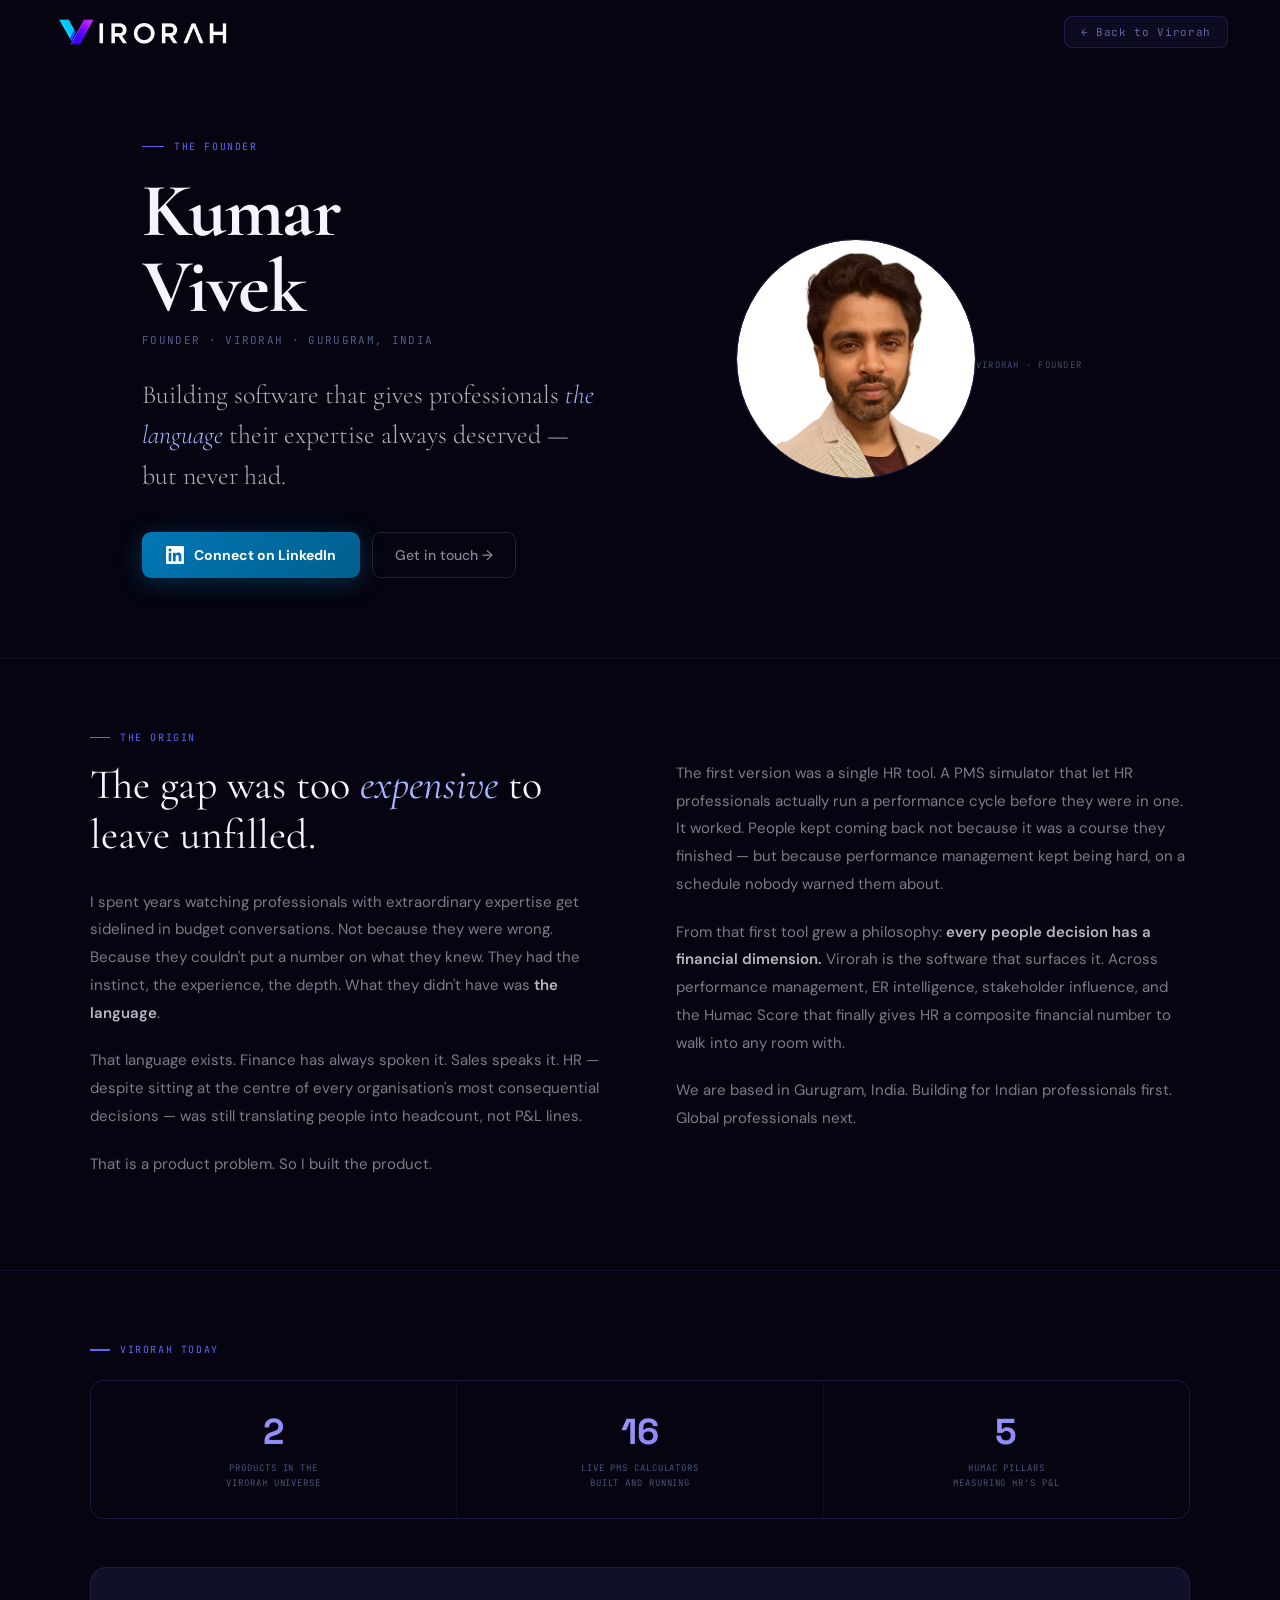
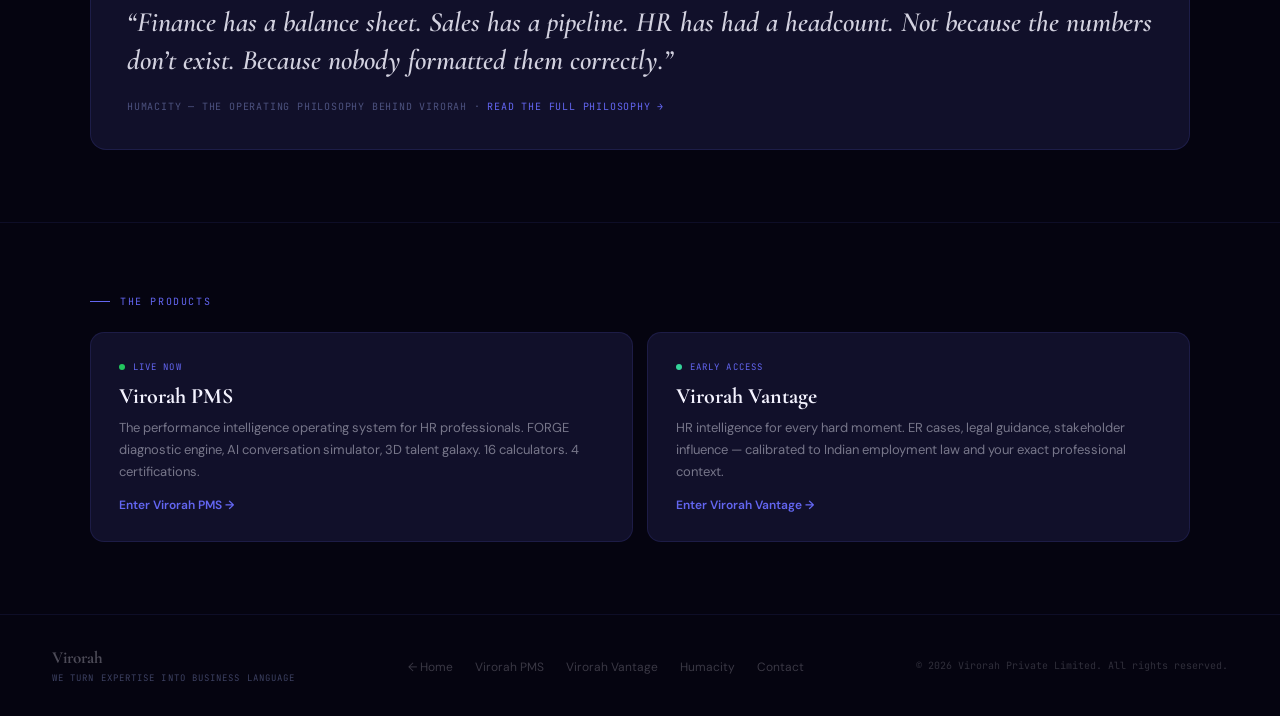
==== about.html @ d85f4c76 "Update about.html" ====
<!DOCTYPE html>
<html lang="en">
<head>
  <meta charset="UTF-8"/>
  <meta name="viewport" content="width=device-width,initial-scale=1"/>
  <title>About — Kumar Vivek & Virorah</title>
  <meta name="description" content="Kumar Vivek is the founder of Virorah, building software that turns professional expertise into the language of business."/>
  <link rel="apple-touch-icon" href="favicon.png"/>
  <link rel="icon" type="image/png" href="favicon.png"/>
  <link href="https://fonts.googleapis.com/css2?family=Cormorant+Garamond:ital,wght@0,300;0,400;0,700;1,300;1,400;1,700&family=DM+Sans:wght@300;400;500;600&family=JetBrains+Mono:wght@400;500&family=Space+Grotesk:wght@600;700&display=swap" rel="stylesheet"/>
  <!-- Google Analytics -->
  <script async src="https://www.googletagmanager.com/gtag/js?id=G-LX4C03K8LK"></script>
  <script>window.dataLayer=window.dataLayer||[];function gtag(){dataLayer.push(arguments);}gtag('js',new Date());gtag('config','G-LX4C03K8LK');</script>
  <style>
    *{box-sizing:border-box;margin:0;padding:0}
    html{scroll-behavior:smooth}
    :root{--bg:#050410;--card:#11102a;--purple:#6366f1;--violet:#7c3aed;--rose:#e879f9;--text:#f4f3ff;--muted:#a5b4fc;--border:rgba(99,102,241,.18);--dim:rgba(165,180,252,.28)}
    body{background:var(--bg);color:var(--text);font-family:'DM Sans',sans-serif;overflow-x:hidden}
    ::selection{background:rgba(99,102,241,.35)}
    ::-webkit-scrollbar{width:4px}::-webkit-scrollbar-thumb{background:linear-gradient(180deg,var(--purple),var(--violet));border-radius:2px}
    /* NAV */
    nav{position:fixed;top:0;left:0;right:0;z-index:200;padding:12px 52px;display:flex;align-items:center;justify-content:space-between;transition:background .4s,border-bottom .4s}
    nav.scrolled{background:rgba(5,4,16,.9);backdrop-filter:blur(20px);border-bottom:1px solid rgba(99,102,241,.12)}
    .nav-logo{display:flex;align-items:center;gap:10px;text-decoration:none}
    .nav-brand-name{font-family:'Space Grotesk',sans-serif;font-size:15px;font-weight:700;color:var(--text)}
    .nav-back{font-family:'JetBrains Mono',monospace;font-size:11px;letter-spacing:.06em;color:rgba(165,180,252,.55);text-decoration:none;background:rgba(99,102,241,.08);border:1px solid rgba(99,102,241,.2);padding:8px 16px;border-radius:8px;transition:all .2s}
    .nav-back:hover{color:#a5b4fc;background:rgba(99,102,241,.16)}
    @media(max-width:768px){nav{padding:16px 24px}}
    /* HERO */
    .hero{padding:140px 52px 80px;max-width:1100px;margin:0 auto;display:grid;grid-template-columns:1fr 1fr;gap:80px;align-items:center}
    @media(max-width:900px){.hero{grid-template-columns:1fr;padding:120px 24px 60px;gap:48px}}
    .hero-eyebrow{font-family:'JetBrains Mono',monospace;font-size:10px;letter-spacing:.16em;text-transform:uppercase;color:var(--purple);margin-bottom:20px;display:flex;align-items:center;gap:10px}
    .hero-eyebrow::before{content:'';width:22px;height:1.5px;background:var(--purple)}
    .hero-name{font-family:'Cormorant Garamond',serif;font-size:clamp(42px,6vw,76px);font-weight:700;line-height:1;letter-spacing:-.02em;color:var(--text);margin-bottom:8px}
    .hero-role{font-family:'JetBrains Mono',monospace;font-size:11px;letter-spacing:.12em;text-transform:uppercase;color:rgba(165,180,252,.5);margin-bottom:28px}
    .hero-stmt{font-family:'Cormorant Garamond',serif;font-size:clamp(18px,2.2vw,26px);font-weight:300;line-height:1.55;color:rgba(244,243,255,.72);margin-bottom:36px}
    .hero-stmt em{font-style:italic;color:var(--muted)}
    .cta-row{display:flex;gap:12px;flex-wrap:wrap}
    .btn-linkedin{display:inline-flex;align-items:center;gap:10px;padding:13px 24px;border-radius:9px;font-size:14px;font-weight:700;background:linear-gradient(135deg,#0077b5,#005f8e);color:#fff;text-decoration:none;box-shadow:0 4px 24px rgba(0,119,181,.35);transition:all .2s}
    .btn-linkedin:hover{transform:translateY(-2px);box-shadow:0 6px 32px rgba(0,119,181,.5)}
    .btn-back{display:inline-flex;align-items:center;gap:8px;padding:13px 22px;border-radius:9px;font-size:14px;font-weight:500;background:transparent;border:1px solid rgba(244,243,255,.12);color:rgba(244,243,255,.55);text-decoration:none;transition:all .2s}
    .btn-back:hover{border-color:var(--border);color:var(--muted);background:rgba(99,102,241,.08)}
    /* MONOGRAM */
    .monogram-wrap{display:flex;justify-content:center;align-items:center}
    .monogram{width:240px;height:240px;border-radius:50%;background:linear-gradient(135deg,rgba(99,102,241,.15),rgba(124,58,237,.08));border:1px solid rgba(99,102,241,.25);display:flex;flex-direction:column;align-items:center;justify-content:center;position:relative}
    .monogram::before{content:'';position:absolute;inset:-12px;border-radius:50%;border:1px solid rgba(99,102,241,.1);animation:rotateBorder 20s linear infinite}
    @keyframes rotateBorder{from{transform:rotate(0deg)}to{transform:rotate(360deg)}}
    .monogram-initials{font-family:'Cormorant Garamond',serif;font-size:72px;font-weight:700;background:linear-gradient(135deg,#c4b5fd,var(--purple));-webkit-background-clip:text;-webkit-text-fill-color:transparent;background-clip:text;line-height:1}
    .monogram-tag{font-family:'JetBrains Mono',monospace;font-size:9px;letter-spacing:.14em;text-transform:uppercase;color:rgba(165,180,252,.4);margin-top:8px}
    /* SECTIONS */
    .sec{padding:72px 52px;border-top:1px solid rgba(99,102,241,.1)}
    .sec-inner{max-width:1100px;margin:0 auto}
    @media(max-width:768px){.sec{padding:48px 24px}}
    .sec-eyebrow{font-family:'JetBrains Mono',monospace;font-size:10px;letter-spacing:.16em;text-transform:uppercase;color:var(--purple);margin-bottom:16px;display:flex;align-items:center;gap:10px}
    .sec-eyebrow::before{content:'';width:20px;height:1.5px;background:var(--purple)}
    /* STORY */
    .story-grid{display:grid;grid-template-columns:1fr 1fr;gap:72px;align-items:start}
    @media(max-width:900px){.story-grid{grid-template-columns:1fr;gap:40px}}
    .story-title{font-family:'Cormorant Garamond',serif;font-size:clamp(26px,3.5vw,42px);font-weight:400;line-height:1.2;color:var(--text);margin-bottom:28px}
    .story-title em{font-style:italic;color:var(--muted)}
    .story-body{font-size:15px;color:rgba(244,243,255,.5);line-height:1.85;margin-bottom:20px}
    .story-body strong{color:rgba(244,243,255,.75);font-weight:600}
    /* STATS */
    .stat-row{display:grid;grid-template-columns:repeat(3,1fr);gap:1px;background:rgba(99,102,241,.1);border:1px solid rgba(99,102,241,.12);border-radius:14px;overflow:hidden;margin-bottom:48px}
    @media(max-width:600px){.stat-row{grid-template-columns:1fr}}
    .stat-box{padding:28px;background:var(--bg);text-align:center}
    .stat-n{font-family:'Space Grotesk',sans-serif;font-size:36px;font-weight:700;background:linear-gradient(135deg,#c4b5fd,var(--purple));-webkit-background-clip:text;-webkit-text-fill-color:transparent;background-clip:text;margin-bottom:6px}
    .stat-l{font-family:'JetBrains Mono',monospace;font-size:9px;color:rgba(165,180,252,.45);letter-spacing:.1em;text-transform:uppercase;line-height:1.6}
    /* PHILOSOPHY CARD */
    .phi-card{background:var(--card);border:1px solid rgba(99,102,241,.15);border-radius:16px;padding:36px}
    .phi-quote{font-family:'Cormorant Garamond',serif;font-style:italic;font-size:clamp(20px,2.5vw,28px);font-weight:600;line-height:1.35;color:rgba(244,243,255,.85);margin-bottom:20px}
    .phi-attr{font-family:'JetBrains Mono',monospace;font-size:10px;color:rgba(165,180,252,.4);letter-spacing:.08em;text-transform:uppercase}
    /* PRODUCTS CTA */
    .products-grid{display:grid;grid-template-columns:1fr 1fr;gap:14px}
    @media(max-width:600px){.products-grid{grid-template-columns:1fr}}
    .prod-cta-card{background:var(--card);border:1px solid rgba(99,102,241,.14);border-radius:14px;padding:28px;text-decoration:none;display:block;transition:transform .25s,border-color .25s}
    .prod-cta-card:hover{transform:translateY(-3px);border-color:rgba(99,102,241,.35)}
    .prod-cta-tag{font-family:'JetBrains Mono',monospace;font-size:9px;letter-spacing:.12em;text-transform:uppercase;color:var(--purple);margin-bottom:10px;display:flex;align-items:center;gap:8px}
    .prod-cta-name{font-family:'Cormorant Garamond',serif;font-size:22px;font-weight:700;color:var(--text);margin-bottom:8px}
    .prod-cta-desc{font-size:13px;color:rgba(244,243,255,.45);line-height:1.7;margin-bottom:14px}
    .prod-cta-arrow{font-size:12px;font-weight:600;color:var(--purple)}
    /* FOOTER */
    footer{border-top:1px solid rgba(99,102,241,.1);padding:32px 52px;display:flex;align-items:center;justify-content:space-between;flex-wrap:wrap;gap:16px}
    @media(max-width:600px){footer{flex-direction:column;text-align:center;padding:24px}}
    .f-brand{font-family:'Cormorant Garamond',serif;font-size:17px;font-weight:700;color:rgba(244,243,255,.3)}
    .f-links{display:flex;gap:22px;list-style:none}
    .f-links a{font-size:12px;color:rgba(244,243,255,.22);text-decoration:none;transition:color .2s}
    .f-links a:hover{color:var(--muted)}
    .f-copy{font-size:10px;color:rgba(244,243,255,.18);font-family:'JetBrains Mono',monospace}
    /* REVEAL */
    .reveal{opacity:0;transform:translateY(24px);transition:opacity .75s ease,transform .75s ease}
    .reveal.visible{opacity:1;transform:translateY(0)}
    .d1{transition-delay:.1s}.d2{transition-delay:.2s}
  </style>
</head>
<body>

<nav id="main-nav">
  <a href="index.html" class="nav-logo">
    <img src="Virorah_Dark_Background_2.png" alt="Virorah" style="height:40px;width:auto;display:block;object-fit:contain;" onerror="this.style.display='none';this.nextElementSibling.style.display='block'">
    <span style="display:none;font-family:'Space Grotesk',sans-serif;font-size:15px;font-weight:700;color:#f4f3ff">Virorah</span>
  </a>
  <a href="index.html" class="nav-back">&larr; Back to Virorah</a>
</nav>

<!-- HERO -->
<div class="hero">
  <div>
    <div class="hero-eyebrow">The Founder</div>
    <div class="hero-name">Kumar<br>Vivek</div>
    <div class="hero-role">Founder &middot; Virorah &middot; Gurugram, India</div>
    <p class="hero-stmt">Building software that gives professionals <em>the language</em> their expertise always deserved &mdash; but never had.</p>
    <div class="cta-row">
      <a href="https://www.linkedin.com/in/kumarvivek0301/" target="_blank" rel="noopener" class="btn-linkedin" onclick="gtag('event','click',{event_category:'about',event_label:'linkedin'})">
        <svg width="18" height="18" viewBox="0 0 24 24" fill="currentColor"><path d="M20.447 20.452h-3.554v-5.569c0-1.328-.027-3.037-1.852-3.037-1.853 0-2.136 1.445-2.136 2.939v5.667H9.351V9h3.414v1.561h.046c.477-.9 1.637-1.85 3.37-1.85 3.601 0 4.267 2.37 4.267 5.455v6.286zM5.337 7.433c-1.144 0-2.063-.926-2.063-2.065 0-1.138.92-2.063 2.063-2.063 1.14 0 2.064.925 2.064 2.063 0 1.139-.925 2.065-2.064 2.065zm1.782 13.019H3.555V9h3.564v11.452zM22.225 0H1.771C.792 0 0 .774 0 1.729v20.542C0 23.227.792 24 1.771 24h20.451C23.2 24 24 23.227 24 22.271V1.729C24 .774 23.2 0 22.222 0h.003z"/></svg>
        Connect on LinkedIn
      </a>
      <a href="mailto:info@virorah.com" class="btn-back">Get in touch &rarr;</a>
    </div>
  </div>
  <div class="monogram-wrap">
    <div class="monogram" style="padding:0;overflow:hidden;background:none">
      <img src="kumar-vivek.png" alt="Kumar Vivek — Founder, Virorah"
           style="width:100%;height:100%;object-fit:cover;object-position:center top;border-radius:50%;display:block"/>
    </div>
    <div class="monogram-tag" style="margin-top:12px;text-align:center">Virorah &middot; Founder</div>
  </div>
</div>

<!-- THE STORY -->
<section class="sec">
  <div class="sec-inner">
    <div class="sec-eyebrow reveal">The Origin</div>
    <div class="story-grid">
      <div>
        <div class="story-title reveal">The gap was too <em>expensive</em> to leave unfilled.</div>
        <p class="story-body reveal d1">I spent years watching professionals with extraordinary expertise get sidelined in budget conversations. Not because they were wrong. Because they couldn't put a number on what they knew. They had the instinct, the experience, the depth. What they didn't have was <strong>the language</strong>.</p>
        <p class="story-body reveal d1">That language exists. Finance has always spoken it. Sales speaks it. HR &mdash; despite sitting at the centre of every organisation's most consequential decisions &mdash; was still translating people into headcount, not P&amp;L lines.</p>
        <p class="story-body reveal d1">That is a product problem. So I built the product.</p>
      </div>
      <div>
        <p class="story-body reveal">The first version was a single HR tool. A PMS simulator that let HR professionals actually run a performance cycle before they were in one. It worked. People kept coming back not because it was a course they finished &mdash; but because performance management kept being hard, on a schedule nobody warned them about.</p>
        <p class="story-body reveal">From that first tool grew a philosophy: <strong>every people decision has a financial dimension.</strong> Virorah is the software that surfaces it. Across performance management, ER intelligence, stakeholder influence, and the Humac Score that finally gives HR a composite financial number to walk into any room with.</p>
        <p class="story-body reveal">We are based in Gurugram, India. Building for Indian professionals first. Global professionals next.</p>
      </div>
    </div>
  </div>
</section>

<!-- VIRORAH IN NUMBERS -->
<section class="sec">
  <div class="sec-inner">
    <div class="sec-eyebrow reveal">Virorah Today</div>
    <div class="stat-row reveal" style="margin-top:24px">
      <div class="stat-box"><div class="stat-n">2</div><div class="stat-l">Products in the<br>Virorah Universe</div></div>
      <div class="stat-box"><div class="stat-n">16</div><div class="stat-l">Live PMS calculators<br>built and running</div></div>
      <div class="stat-box"><div class="stat-n">5</div><div class="stat-l">Humac pillars<br>measuring HR's P&amp;L</div></div>
    </div>

    <!-- PHILOSOPHY CARD -->
    <div class="phi-card reveal">
      <div class="phi-quote">&ldquo;Finance has a balance sheet. Sales has a pipeline. HR has had a headcount. Not because the numbers don&rsquo;t exist. Because nobody formatted them correctly.&rdquo;</div>
      <div class="phi-attr">Humacity &mdash; The operating philosophy behind Virorah &middot; <a href="https://humacity.com/" target="_blank" style="color:var(--purple);text-decoration:none">Read the full philosophy &rarr;</a></div>
    </div>
  </div>
</section>

<!-- EXPLORE THE PRODUCTS -->
<section class="sec">
  <div class="sec-inner">
    <div class="sec-eyebrow reveal">The Products</div>
    <div class="products-grid" style="margin-top:24px">
      <a href="https://pms.virorah.com/" target="_blank" class="prod-cta-card reveal" onclick="gtag('event','click',{event_category:'about',event_label:'pms_click'})">
        <div class="prod-cta-tag"><span style="width:6px;height:6px;border-radius:50%;background:#22c55e;display:inline-block"></span>Live Now</div>
        <div class="prod-cta-name">Virorah PMS</div>
        <div class="prod-cta-desc">The performance intelligence operating system for HR professionals. FORGE diagnostic engine, AI conversation simulator, 3D talent galaxy. 16 calculators. 4 certifications.</div>
        <div class="prod-cta-arrow">Enter Virorah PMS &rarr;</div>
      </a>
      <a href="https://vantage.virorah.com" target="_blank" class="prod-cta-card reveal d1" onclick="gtag('event','click',{event_category:'about',event_label:'vantage_click'})">
        <div class="prod-cta-tag"><span style="width:6px;height:6px;border-radius:50%;background:#34d399;display:inline-block"></span> Early Access</div>
        <div class="prod-cta-name">Virorah Vantage</div>
        <div class="prod-cta-desc">HR intelligence for every hard moment. ER cases, legal guidance, stakeholder influence &mdash; calibrated to Indian employment law and your exact professional context.</div>
        <div class="prod-cta-arrow">Enter Virorah Vantage &rarr;</div>
      </a>
    </div>
  </div>
</section>

<footer>
  <div>
    <div class="f-brand">Virorah</div>
    <div style="font-family:'JetBrains Mono',monospace;font-size:9px;letter-spacing:.12em;color:rgba(165,180,252,.35);margin-top:4px;text-transform:uppercase">We turn expertise into business language</div>
  </div>
  <ul class="f-links">
    <li><a href="index.html">&larr; Home</a></li>
    <li><a href="https://pms.virorah.com/" target="_blank">Virorah PMS</a></li>
    <li><a href="https://vantage.virorah.com/" target="_blank">Virorah Vantage</a></li>
    <li><a href="https://humacity.com/" target="_blank">Humacity</a></li>
    <li><a href="mailto:info@virorah.com">Contact</a></li>
  </ul>
  <div class="f-copy">&copy; 2026 Virorah Private Limited. All rights reserved.</div>
</footer>

<script>
var obs = new IntersectionObserver(function(e){e.forEach(function(i){if(i.isIntersecting)i.target.classList.add('visible');});},{threshold:.08});
document.querySelectorAll('.reveal').forEach(function(r){obs.observe(r);});
window.addEventListener('scroll',function(){document.getElementById('main-nav').classList.toggle('scrolled',window.scrollY>40);});
</script>

</body>
</html>
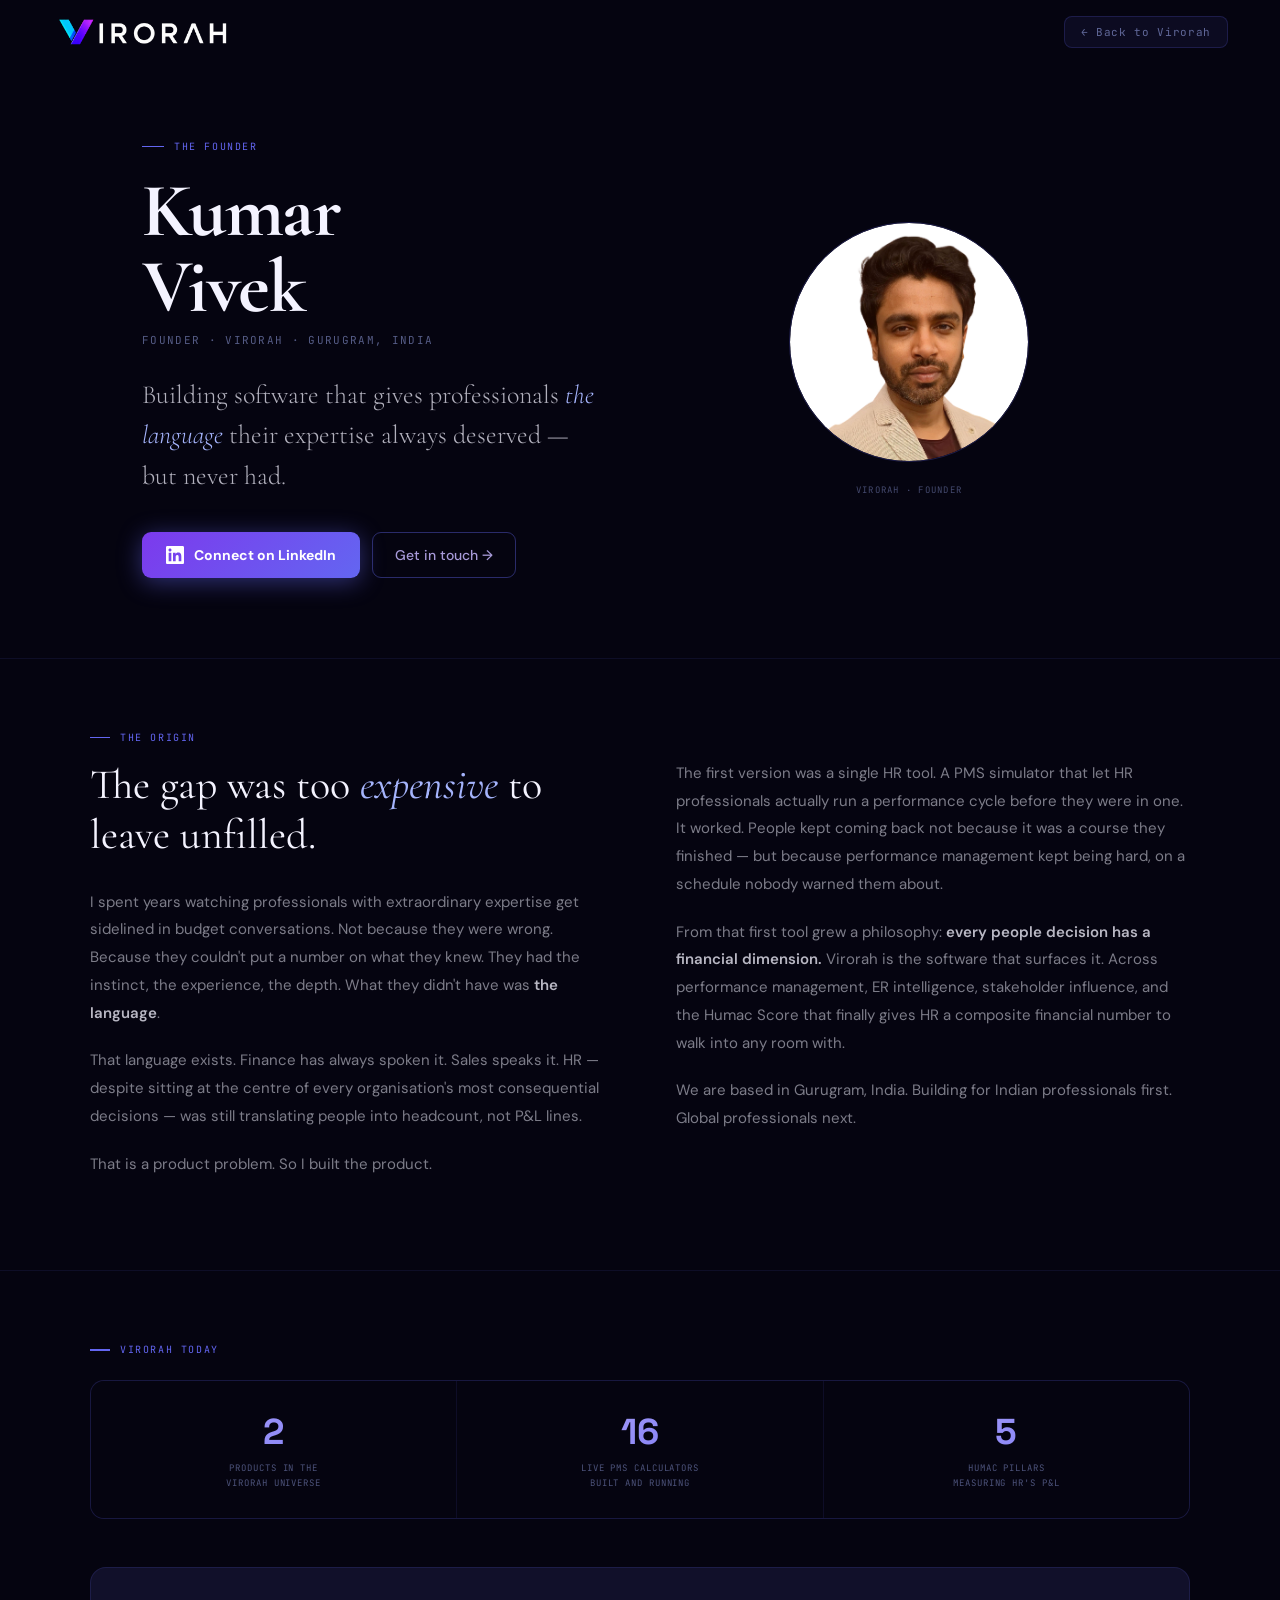
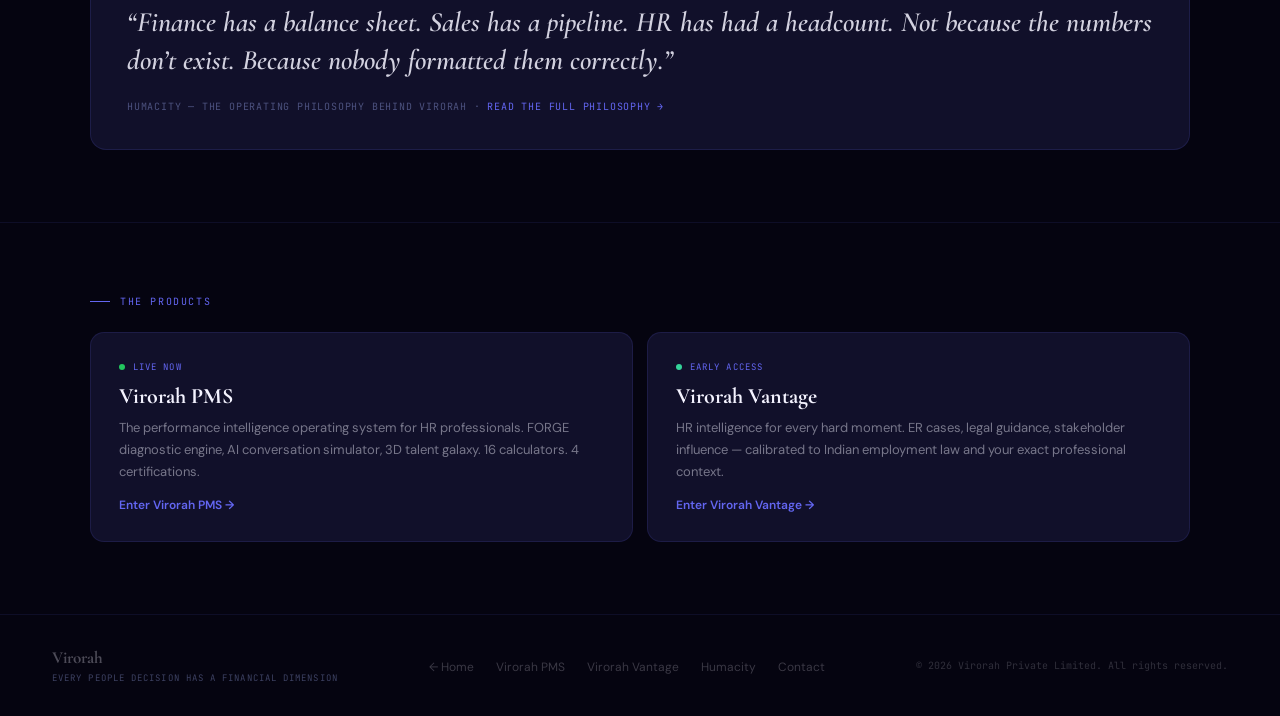
==== commit c69bbfe0: "Update about.html" ====
--- a/about.html
+++ b/about.html
@@ -4,7 +4,7 @@
   <meta charset="UTF-8"/>
   <meta name="viewport" content="width=device-width,initial-scale=1"/>
   <title>About — Kumar Vivek & Virorah</title>
-  <meta name="description" content="Kumar Vivek is the founder of Virorah, building software that turns professional expertise into the language of business."/>
+  <meta name="description" content="Kumar Vivek is the founder of Virorah — building software that gives HR professionals the financial language their expertise always deserved."/>
   <link rel="apple-touch-icon" href="favicon.png"/>
   <link rel="icon" type="image/png" href="favicon.png"/>
   <link href="https://fonts.googleapis.com/css2?family=Cormorant+Garamond:ital,wght@0,300;0,400;0,700;1,300;1,400;1,700&family=DM+Sans:wght@300;400;500;600&family=JetBrains+Mono:wght@400;500&family=Space+Grotesk:wght@600;700&display=swap" rel="stylesheet"/>
@@ -36,12 +36,12 @@
     .hero-stmt{font-family:'Cormorant Garamond',serif;font-size:clamp(18px,2.2vw,26px);font-weight:300;line-height:1.55;color:rgba(244,243,255,.72);margin-bottom:36px}
     .hero-stmt em{font-style:italic;color:var(--muted)}
     .cta-row{display:flex;gap:12px;flex-wrap:wrap}
-    .btn-linkedin{display:inline-flex;align-items:center;gap:10px;padding:13px 24px;border-radius:9px;font-size:14px;font-weight:700;background:linear-gradient(135deg,#0077b5,#005f8e);color:#fff;text-decoration:none;box-shadow:0 4px 24px rgba(0,119,181,.35);transition:all .2s}
-    .btn-linkedin:hover{transform:translateY(-2px);box-shadow:0 6px 32px rgba(0,119,181,.5)}
-    .btn-back{display:inline-flex;align-items:center;gap:8px;padding:13px 22px;border-radius:9px;font-size:14px;font-weight:500;background:transparent;border:1px solid rgba(244,243,255,.12);color:rgba(244,243,255,.55);text-decoration:none;transition:all .2s}
-    .btn-back:hover{border-color:var(--border);color:var(--muted);background:rgba(99,102,241,.08)}
-    /* MONOGRAM */
-    .monogram-wrap{display:flex;justify-content:center;align-items:center}
+    .btn-linkedin{display:inline-flex;align-items:center;gap:10px;padding:13px 24px;border-radius:9px;font-size:14px;font-weight:700;background:linear-gradient(135deg,#7c3aed,#6366f1);color:#fff;text-decoration:none;box-shadow:0 4px 24px rgba(99,102,241,.45);transition:all .2s}
+    .btn-linkedin:hover{transform:translateY(-2px);box-shadow:0 6px 32px rgba(99,102,241,.65)}
+    .btn-back{display:inline-flex;align-items:center;gap:8px;padding:13px 22px;border-radius:9px;font-size:14px;font-weight:500;background:transparent;border:1px solid rgba(99,102,241,.4);color:rgba(196,181,253,.85);text-decoration:none;transition:all .2s}
+    .btn-back:hover{border-color:rgba(99,102,241,.7);color:#c4b5fd;background:rgba(99,102,241,.1)}
+    /* MONOGRAM / PHOTO */
+    .monogram-wrap{display:flex;flex-direction:column;justify-content:center;align-items:center;gap:14px}
     .monogram{width:240px;height:240px;border-radius:50%;background:linear-gradient(135deg,rgba(99,102,241,.15),rgba(124,58,237,.08));border:1px solid rgba(99,102,241,.25);display:flex;flex-direction:column;align-items:center;justify-content:center;position:relative}
     .monogram::before{content:'';position:absolute;inset:-12px;border-radius:50%;border:1px solid rgba(99,102,241,.1);animation:rotateBorder 20s linear infinite}
     @keyframes rotateBorder{from{transform:rotate(0deg)}to{transform:rotate(360deg)}}
@@ -123,7 +123,7 @@
       <img src="kumar-vivek.png" alt="Kumar Vivek — Founder, Virorah"
            style="width:100%;height:100%;object-fit:cover;object-position:center top;border-radius:50%;display:block"/>
     </div>
-    <div class="monogram-tag" style="margin-top:12px;text-align:center">Virorah &middot; Founder</div>
+    <div class="monogram-tag">Virorah &middot; Founder</div>
   </div>
 </div>
 
@@ -189,7 +189,7 @@
 <footer>
   <div>
     <div class="f-brand">Virorah</div>
-    <div style="font-family:'JetBrains Mono',monospace;font-size:9px;letter-spacing:.12em;color:rgba(165,180,252,.35);margin-top:4px;text-transform:uppercase">We turn expertise into business language</div>
+    <div style="font-family:'JetBrains Mono',monospace;font-size:9px;letter-spacing:.12em;color:rgba(165,180,252,.35);margin-top:4px;text-transform:uppercase">Every people decision has a financial dimension</div>
   </div>
   <ul class="f-links">
     <li><a href="index.html">&larr; Home</a></li>
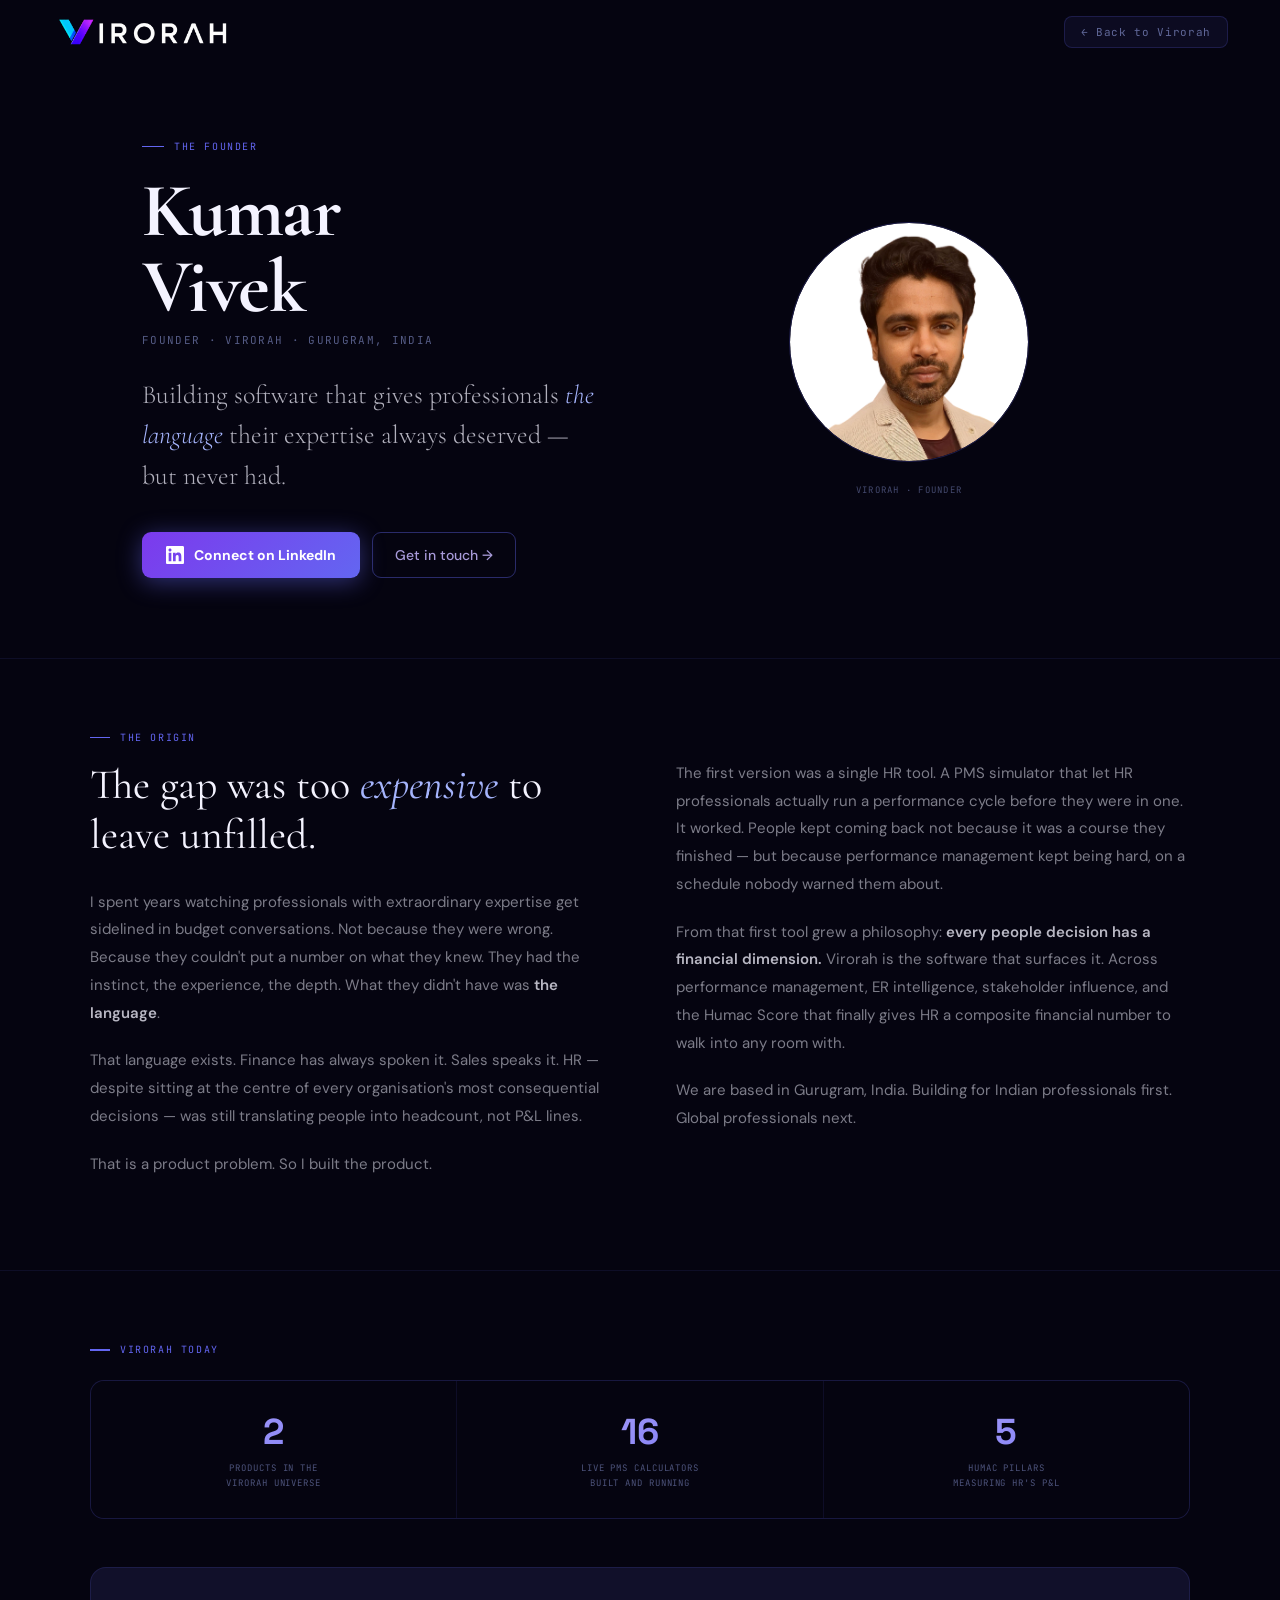
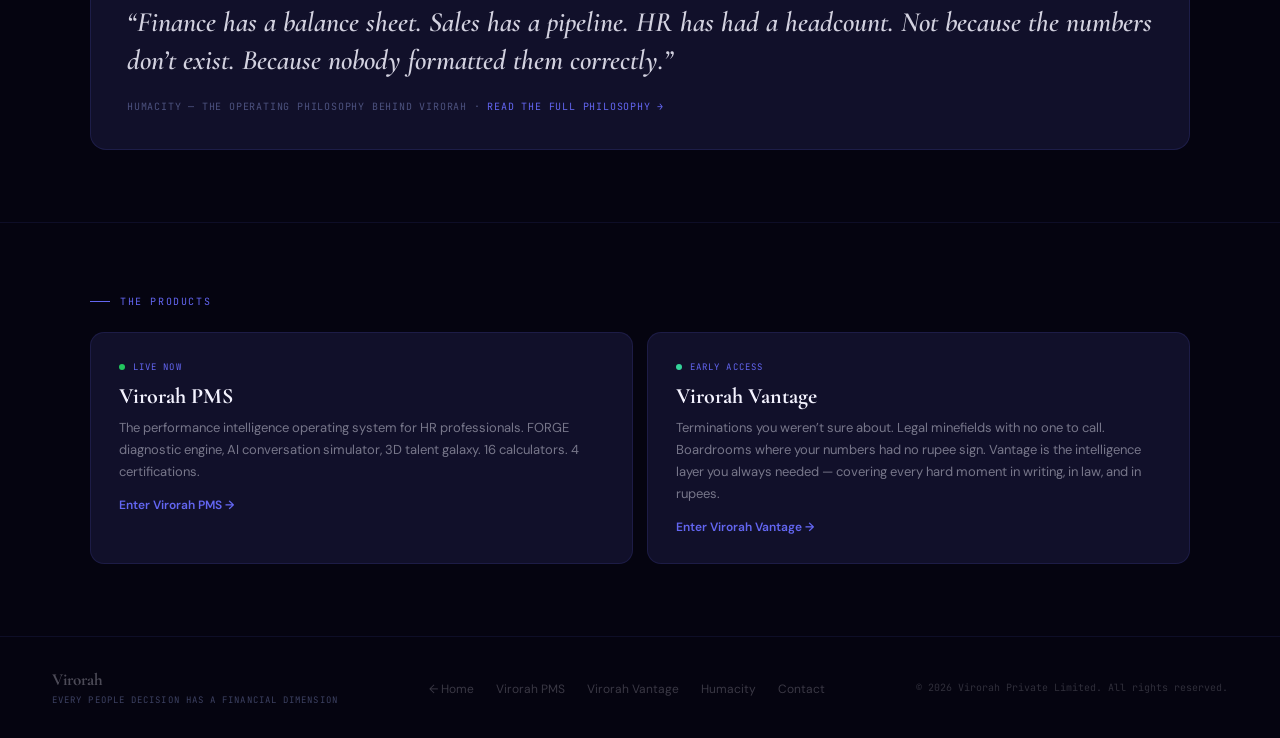
==== commit 3c958b27: "Update about.html" ====
--- a/about.html
+++ b/about.html
@@ -38,7 +38,7 @@
     .cta-row{display:flex;gap:12px;flex-wrap:wrap}
     .btn-linkedin{display:inline-flex;align-items:center;gap:10px;padding:13px 24px;border-radius:9px;font-size:14px;font-weight:700;background:linear-gradient(135deg,#7c3aed,#6366f1);color:#fff;text-decoration:none;box-shadow:0 4px 24px rgba(99,102,241,.45);transition:all .2s}
     .btn-linkedin:hover{transform:translateY(-2px);box-shadow:0 6px 32px rgba(99,102,241,.65)}
-    .btn-back{display:inline-flex;align-items:center;gap:8px;padding:13px 22px;border-radius:9px;font-size:14px;font-weight:500;background:transparent;border:1px solid rgba(99,102,241,.4);color:rgba(196,181,253,.85);text-decoration:none;transition:all .2s}
+    .btn-back{display:inline-flex;align-items:center;gap:10px;padding:13px 22px;border-radius:9px;font-size:14px;font-weight:500;background:transparent;border:1px solid rgba(99,102,241,.4);color:rgba(196,181,253,.85);text-decoration:none;transition:all .2s}
     .btn-back:hover{border-color:rgba(99,102,241,.7);color:#c4b5fd;background:rgba(99,102,241,.1)}
     /* MONOGRAM / PHOTO */
     .monogram-wrap{display:flex;flex-direction:column;justify-content:center;align-items:center;gap:14px}
@@ -156,8 +156,6 @@
       <div class="stat-box"><div class="stat-n">16</div><div class="stat-l">Live PMS calculators<br>built and running</div></div>
       <div class="stat-box"><div class="stat-n">5</div><div class="stat-l">Humac pillars<br>measuring HR's P&amp;L</div></div>
     </div>
-
-    <!-- PHILOSOPHY CARD -->
     <div class="phi-card reveal">
       <div class="phi-quote">&ldquo;Finance has a balance sheet. Sales has a pipeline. HR has had a headcount. Not because the numbers don&rsquo;t exist. Because nobody formatted them correctly.&rdquo;</div>
       <div class="phi-attr">Humacity &mdash; The operating philosophy behind Virorah &middot; <a href="https://humacity.com/" target="_blank" style="color:var(--purple);text-decoration:none">Read the full philosophy &rarr;</a></div>
@@ -179,7 +177,7 @@
       <a href="https://vantage.virorah.com" target="_blank" class="prod-cta-card reveal d1" onclick="gtag('event','click',{event_category:'about',event_label:'vantage_click'})">
         <div class="prod-cta-tag"><span style="width:6px;height:6px;border-radius:50%;background:#34d399;display:inline-block"></span> Early Access</div>
         <div class="prod-cta-name">Virorah Vantage</div>
-        <div class="prod-cta-desc">HR intelligence for every hard moment. ER cases, legal guidance, stakeholder influence &mdash; calibrated to Indian employment law and your exact professional context.</div>
+        <div class="prod-cta-desc">Terminations you weren&rsquo;t sure about. Legal minefields with no one to call. Boardrooms where your numbers had no rupee sign. Vantage is the intelligence layer you always needed &mdash; covering every hard moment in writing, in law, and in rupees.</div>
         <div class="prod-cta-arrow">Enter Virorah Vantage &rarr;</div>
       </a>
     </div>
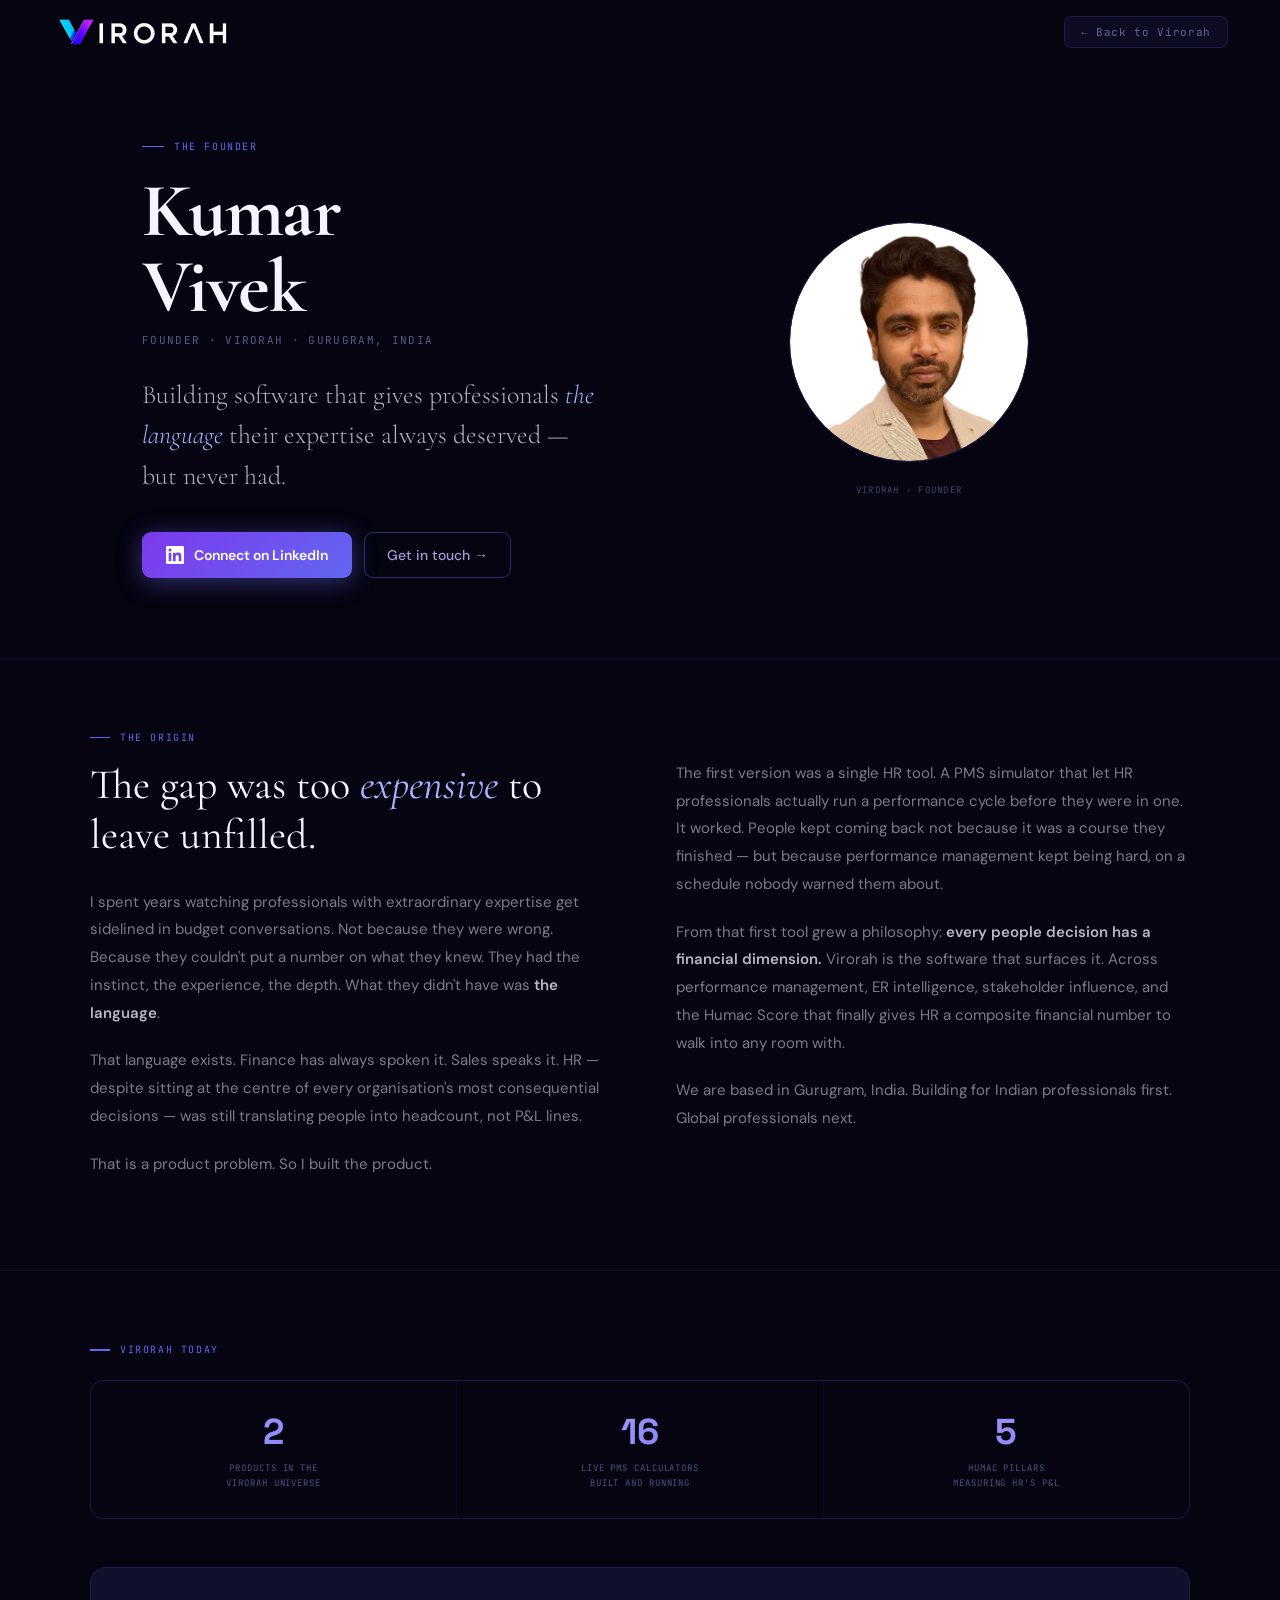
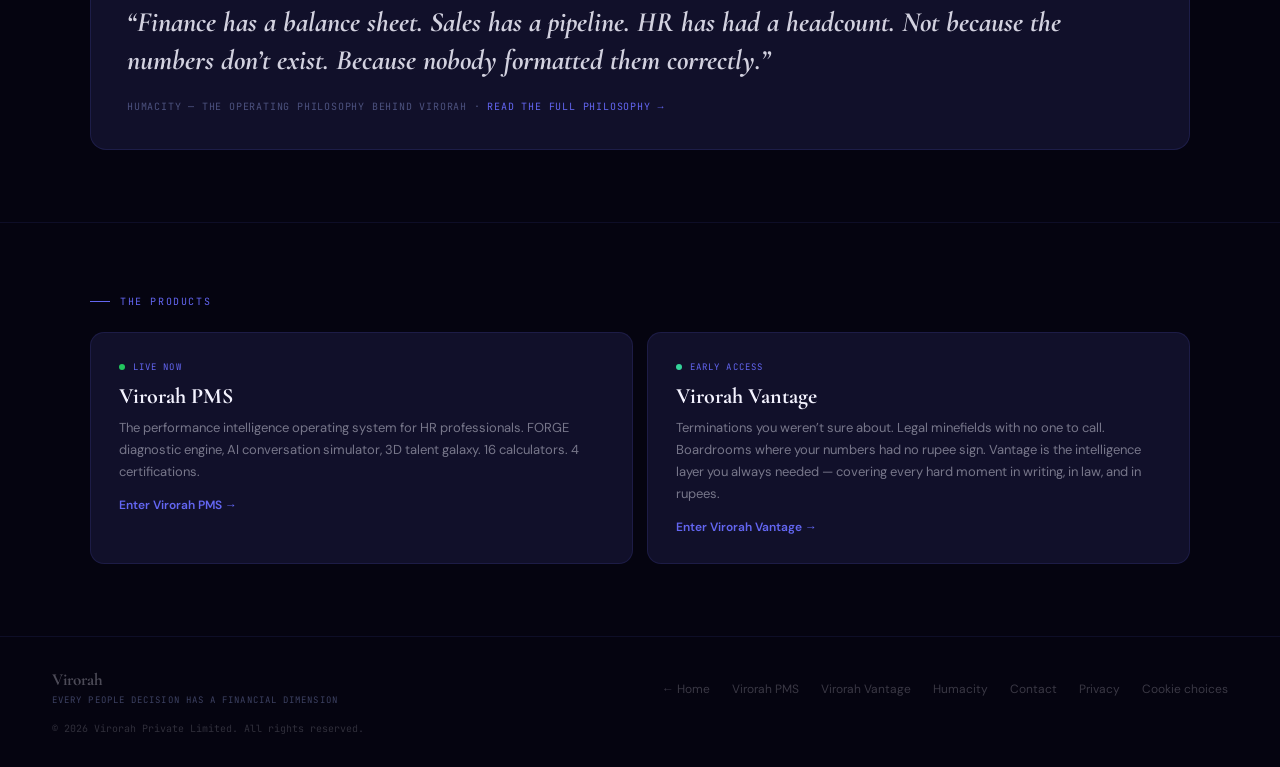
==== commit 20cb50b9: "virorah.com: consent for EU analytics, privacy page, self-hosted fonts and three.js - consent.js rep" ====
--- a/about.html
+++ b/about.html
@@ -4,13 +4,11 @@
   <meta charset="UTF-8"/>
   <meta name="viewport" content="width=device-width,initial-scale=1"/>
   <title>About — Kumar Vivek & Virorah</title>
+  <link rel="canonical" href="https://virorah.com/about"/>
   <meta name="description" content="Kumar Vivek is the founder of Virorah — building software that gives HR professionals the financial language their expertise always deserved."/>
   <link rel="apple-touch-icon" href="favicon.png"/>
   <link rel="icon" type="image/png" href="favicon.png"/>
-  <link href="https://fonts.googleapis.com/css2?family=Cormorant+Garamond:ital,wght@0,300;0,400;0,700;1,300;1,400;1,700&family=DM+Sans:wght@300;400;500;600&family=JetBrains+Mono:wght@400;500&family=Space+Grotesk:wght@600;700&display=swap" rel="stylesheet"/>
-  <!-- Google Analytics -->
-  <script async src="https://www.googletagmanager.com/gtag/js?id=G-LX4C03K8LK"></script>
-  <script>window.dataLayer=window.dataLayer||[];function gtag(){dataLayer.push(arguments);}gtag('js',new Date());gtag('config','G-LX4C03K8LK');</script>
+  <link rel="stylesheet" href="/fonts/fonts.css"/>
   <style>
     *{box-sizing:border-box;margin:0;padding:0}
     html{scroll-behavior:smooth}
@@ -92,6 +90,7 @@
     .reveal.visible{opacity:1;transform:translateY(0)}
     .d1{transition-delay:.1s}.d2{transition-delay:.2s}
   </style>
+<script src="/consent.js" defer></script>
 </head>
 <body>
 
@@ -195,6 +194,8 @@
     <li><a href="https://vantage.virorah.com/" target="_blank">Virorah Vantage</a></li>
     <li><a href="https://humacity.com/" target="_blank">Humacity</a></li>
     <li><a href="mailto:info@virorah.com">Contact</a></li>
+    <li><a href="privacy.html">Privacy</a></li>
+    <li><a href="privacy.html#cookies" data-consent-open>Cookie choices</a></li>
   </ul>
   <div class="f-copy">&copy; 2026 Virorah Private Limited. All rights reserved.</div>
 </footer>
--- a/fonts/fonts.css
+++ b/fonts/fonts.css
@@ -0,0 +1,53 @@
+/* Self-hosted fonts (Fontsource, SIL Open Font License). Latin and Latin Extended subsets. */
+@font-face{font-family:'Cormorant Garamond';font-style:normal;font-weight:300;font-display:swap;src:url(/fonts/cormorant-garamond-latin-ext-300-normal.woff2) format('woff2');unicode-range:U+0100-02BA,U+02BD-02C5,U+02C7-02CC,U+02CE-02D7,U+02DD-02FF,U+0304,U+0308,U+0329,U+1D00-1DBF,U+1E00-1E9F,U+1EF2-1EFF,U+2020,U+20A0-20AB,U+20AD-20C0,U+2113,U+2C60-2C7F,U+A720-A7FF}
+@font-face{font-family:'Cormorant Garamond';font-style:normal;font-weight:300;font-display:swap;src:url(/fonts/cormorant-garamond-latin-300-normal.woff2) format('woff2');unicode-range:U+0000-00FF,U+0131,U+0152-0153,U+02BB-02BC,U+02C6,U+02DA,U+02DC,U+0304,U+0308,U+0329,U+2000-206F,U+20AC,U+2122,U+2191,U+2193,U+2212,U+2215,U+FEFF,U+FFFD}
+@font-face{font-family:'Cormorant Garamond';font-style:normal;font-weight:400;font-display:swap;src:url(/fonts/cormorant-garamond-latin-ext-400-normal.woff2) format('woff2');unicode-range:U+0100-02BA,U+02BD-02C5,U+02C7-02CC,U+02CE-02D7,U+02DD-02FF,U+0304,U+0308,U+0329,U+1D00-1DBF,U+1E00-1E9F,U+1EF2-1EFF,U+2020,U+20A0-20AB,U+20AD-20C0,U+2113,U+2C60-2C7F,U+A720-A7FF}
+@font-face{font-family:'Cormorant Garamond';font-style:normal;font-weight:400;font-display:swap;src:url(/fonts/cormorant-garamond-latin-400-normal.woff2) format('woff2');unicode-range:U+0000-00FF,U+0131,U+0152-0153,U+02BB-02BC,U+02C6,U+02DA,U+02DC,U+0304,U+0308,U+0329,U+2000-206F,U+20AC,U+2122,U+2191,U+2193,U+2212,U+2215,U+FEFF,U+FFFD}
+@font-face{font-family:'Cormorant Garamond';font-style:normal;font-weight:500;font-display:swap;src:url(/fonts/cormorant-garamond-latin-ext-500-normal.woff2) format('woff2');unicode-range:U+0100-02BA,U+02BD-02C5,U+02C7-02CC,U+02CE-02D7,U+02DD-02FF,U+0304,U+0308,U+0329,U+1D00-1DBF,U+1E00-1E9F,U+1EF2-1EFF,U+2020,U+20A0-20AB,U+20AD-20C0,U+2113,U+2C60-2C7F,U+A720-A7FF}
+@font-face{font-family:'Cormorant Garamond';font-style:normal;font-weight:500;font-display:swap;src:url(/fonts/cormorant-garamond-latin-500-normal.woff2) format('woff2');unicode-range:U+0000-00FF,U+0131,U+0152-0153,U+02BB-02BC,U+02C6,U+02DA,U+02DC,U+0304,U+0308,U+0329,U+2000-206F,U+20AC,U+2122,U+2191,U+2193,U+2212,U+2215,U+FEFF,U+FFFD}
+@font-face{font-family:'Cormorant Garamond';font-style:normal;font-weight:600;font-display:swap;src:url(/fonts/cormorant-garamond-latin-ext-600-normal.woff2) format('woff2');unicode-range:U+0100-02BA,U+02BD-02C5,U+02C7-02CC,U+02CE-02D7,U+02DD-02FF,U+0304,U+0308,U+0329,U+1D00-1DBF,U+1E00-1E9F,U+1EF2-1EFF,U+2020,U+20A0-20AB,U+20AD-20C0,U+2113,U+2C60-2C7F,U+A720-A7FF}
+@font-face{font-family:'Cormorant Garamond';font-style:normal;font-weight:600;font-display:swap;src:url(/fonts/cormorant-garamond-latin-600-normal.woff2) format('woff2');unicode-range:U+0000-00FF,U+0131,U+0152-0153,U+02BB-02BC,U+02C6,U+02DA,U+02DC,U+0304,U+0308,U+0329,U+2000-206F,U+20AC,U+2122,U+2191,U+2193,U+2212,U+2215,U+FEFF,U+FFFD}
+@font-face{font-family:'Cormorant Garamond';font-style:normal;font-weight:700;font-display:swap;src:url(/fonts/cormorant-garamond-latin-ext-700-normal.woff2) format('woff2');unicode-range:U+0100-02BA,U+02BD-02C5,U+02C7-02CC,U+02CE-02D7,U+02DD-02FF,U+0304,U+0308,U+0329,U+1D00-1DBF,U+1E00-1E9F,U+1EF2-1EFF,U+2020,U+20A0-20AB,U+20AD-20C0,U+2113,U+2C60-2C7F,U+A720-A7FF}
+@font-face{font-family:'Cormorant Garamond';font-style:normal;font-weight:700;font-display:swap;src:url(/fonts/cormorant-garamond-latin-700-normal.woff2) format('woff2');unicode-range:U+0000-00FF,U+0131,U+0152-0153,U+02BB-02BC,U+02C6,U+02DA,U+02DC,U+0304,U+0308,U+0329,U+2000-206F,U+20AC,U+2122,U+2191,U+2193,U+2212,U+2215,U+FEFF,U+FFFD}
+@font-face{font-family:'Cormorant Garamond';font-style:italic;font-weight:300;font-display:swap;src:url(/fonts/cormorant-garamond-latin-ext-300-italic.woff2) format('woff2');unicode-range:U+0100-02BA,U+02BD-02C5,U+02C7-02CC,U+02CE-02D7,U+02DD-02FF,U+0304,U+0308,U+0329,U+1D00-1DBF,U+1E00-1E9F,U+1EF2-1EFF,U+2020,U+20A0-20AB,U+20AD-20C0,U+2113,U+2C60-2C7F,U+A720-A7FF}
+@font-face{font-family:'Cormorant Garamond';font-style:italic;font-weight:300;font-display:swap;src:url(/fonts/cormorant-garamond-latin-300-italic.woff2) format('woff2');unicode-range:U+0000-00FF,U+0131,U+0152-0153,U+02BB-02BC,U+02C6,U+02DA,U+02DC,U+0304,U+0308,U+0329,U+2000-206F,U+20AC,U+2122,U+2191,U+2193,U+2212,U+2215,U+FEFF,U+FFFD}
+@font-face{font-family:'Cormorant Garamond';font-style:italic;font-weight:400;font-display:swap;src:url(/fonts/cormorant-garamond-latin-ext-400-italic.woff2) format('woff2');unicode-range:U+0100-02BA,U+02BD-02C5,U+02C7-02CC,U+02CE-02D7,U+02DD-02FF,U+0304,U+0308,U+0329,U+1D00-1DBF,U+1E00-1E9F,U+1EF2-1EFF,U+2020,U+20A0-20AB,U+20AD-20C0,U+2113,U+2C60-2C7F,U+A720-A7FF}
+@font-face{font-family:'Cormorant Garamond';font-style:italic;font-weight:400;font-display:swap;src:url(/fonts/cormorant-garamond-latin-400-italic.woff2) format('woff2');unicode-range:U+0000-00FF,U+0131,U+0152-0153,U+02BB-02BC,U+02C6,U+02DA,U+02DC,U+0304,U+0308,U+0329,U+2000-206F,U+20AC,U+2122,U+2191,U+2193,U+2212,U+2215,U+FEFF,U+FFFD}
+@font-face{font-family:'Cormorant Garamond';font-style:italic;font-weight:500;font-display:swap;src:url(/fonts/cormorant-garamond-latin-ext-500-italic.woff2) format('woff2');unicode-range:U+0100-02BA,U+02BD-02C5,U+02C7-02CC,U+02CE-02D7,U+02DD-02FF,U+0304,U+0308,U+0329,U+1D00-1DBF,U+1E00-1E9F,U+1EF2-1EFF,U+2020,U+20A0-20AB,U+20AD-20C0,U+2113,U+2C60-2C7F,U+A720-A7FF}
+@font-face{font-family:'Cormorant Garamond';font-style:italic;font-weight:500;font-display:swap;src:url(/fonts/cormorant-garamond-latin-500-italic.woff2) format('woff2');unicode-range:U+0000-00FF,U+0131,U+0152-0153,U+02BB-02BC,U+02C6,U+02DA,U+02DC,U+0304,U+0308,U+0329,U+2000-206F,U+20AC,U+2122,U+2191,U+2193,U+2212,U+2215,U+FEFF,U+FFFD}
+@font-face{font-family:'Cormorant Garamond';font-style:italic;font-weight:700;font-display:swap;src:url(/fonts/cormorant-garamond-latin-ext-700-italic.woff2) format('woff2');unicode-range:U+0100-02BA,U+02BD-02C5,U+02C7-02CC,U+02CE-02D7,U+02DD-02FF,U+0304,U+0308,U+0329,U+1D00-1DBF,U+1E00-1E9F,U+1EF2-1EFF,U+2020,U+20A0-20AB,U+20AD-20C0,U+2113,U+2C60-2C7F,U+A720-A7FF}
+@font-face{font-family:'Cormorant Garamond';font-style:italic;font-weight:700;font-display:swap;src:url(/fonts/cormorant-garamond-latin-700-italic.woff2) format('woff2');unicode-range:U+0000-00FF,U+0131,U+0152-0153,U+02BB-02BC,U+02C6,U+02DA,U+02DC,U+0304,U+0308,U+0329,U+2000-206F,U+20AC,U+2122,U+2191,U+2193,U+2212,U+2215,U+FEFF,U+FFFD}
+@font-face{font-family:'Plus Jakarta Sans';font-style:normal;font-weight:300;font-display:swap;src:url(/fonts/plus-jakarta-sans-latin-ext-300-normal.woff2) format('woff2');unicode-range:U+0100-02BA,U+02BD-02C5,U+02C7-02CC,U+02CE-02D7,U+02DD-02FF,U+0304,U+0308,U+0329,U+1D00-1DBF,U+1E00-1E9F,U+1EF2-1EFF,U+2020,U+20A0-20AB,U+20AD-20C0,U+2113,U+2C60-2C7F,U+A720-A7FF}
+@font-face{font-family:'Plus Jakarta Sans';font-style:normal;font-weight:300;font-display:swap;src:url(/fonts/plus-jakarta-sans-latin-300-normal.woff2) format('woff2');unicode-range:U+0000-00FF,U+0131,U+0152-0153,U+02BB-02BC,U+02C6,U+02DA,U+02DC,U+0304,U+0308,U+0329,U+2000-206F,U+20AC,U+2122,U+2191,U+2193,U+2212,U+2215,U+FEFF,U+FFFD}
+@font-face{font-family:'Plus Jakarta Sans';font-style:normal;font-weight:400;font-display:swap;src:url(/fonts/plus-jakarta-sans-latin-ext-400-normal.woff2) format('woff2');unicode-range:U+0100-02BA,U+02BD-02C5,U+02C7-02CC,U+02CE-02D7,U+02DD-02FF,U+0304,U+0308,U+0329,U+1D00-1DBF,U+1E00-1E9F,U+1EF2-1EFF,U+2020,U+20A0-20AB,U+20AD-20C0,U+2113,U+2C60-2C7F,U+A720-A7FF}
+@font-face{font-family:'Plus Jakarta Sans';font-style:normal;font-weight:400;font-display:swap;src:url(/fonts/plus-jakarta-sans-latin-400-normal.woff2) format('woff2');unicode-range:U+0000-00FF,U+0131,U+0152-0153,U+02BB-02BC,U+02C6,U+02DA,U+02DC,U+0304,U+0308,U+0329,U+2000-206F,U+20AC,U+2122,U+2191,U+2193,U+2212,U+2215,U+FEFF,U+FFFD}
+@font-face{font-family:'Plus Jakarta Sans';font-style:normal;font-weight:500;font-display:swap;src:url(/fonts/plus-jakarta-sans-latin-ext-500-normal.woff2) format('woff2');unicode-range:U+0100-02BA,U+02BD-02C5,U+02C7-02CC,U+02CE-02D7,U+02DD-02FF,U+0304,U+0308,U+0329,U+1D00-1DBF,U+1E00-1E9F,U+1EF2-1EFF,U+2020,U+20A0-20AB,U+20AD-20C0,U+2113,U+2C60-2C7F,U+A720-A7FF}
+@font-face{font-family:'Plus Jakarta Sans';font-style:normal;font-weight:500;font-display:swap;src:url(/fonts/plus-jakarta-sans-latin-500-normal.woff2) format('woff2');unicode-range:U+0000-00FF,U+0131,U+0152-0153,U+02BB-02BC,U+02C6,U+02DA,U+02DC,U+0304,U+0308,U+0329,U+2000-206F,U+20AC,U+2122,U+2191,U+2193,U+2212,U+2215,U+FEFF,U+FFFD}
+@font-face{font-family:'Plus Jakarta Sans';font-style:normal;font-weight:600;font-display:swap;src:url(/fonts/plus-jakarta-sans-latin-ext-600-normal.woff2) format('woff2');unicode-range:U+0100-02BA,U+02BD-02C5,U+02C7-02CC,U+02CE-02D7,U+02DD-02FF,U+0304,U+0308,U+0329,U+1D00-1DBF,U+1E00-1E9F,U+1EF2-1EFF,U+2020,U+20A0-20AB,U+20AD-20C0,U+2113,U+2C60-2C7F,U+A720-A7FF}
+@font-face{font-family:'Plus Jakarta Sans';font-style:normal;font-weight:600;font-display:swap;src:url(/fonts/plus-jakarta-sans-latin-600-normal.woff2) format('woff2');unicode-range:U+0000-00FF,U+0131,U+0152-0153,U+02BB-02BC,U+02C6,U+02DA,U+02DC,U+0304,U+0308,U+0329,U+2000-206F,U+20AC,U+2122,U+2191,U+2193,U+2212,U+2215,U+FEFF,U+FFFD}
+@font-face{font-family:'Space Grotesk';font-style:normal;font-weight:500;font-display:swap;src:url(/fonts/space-grotesk-latin-ext-500-normal.woff2) format('woff2');unicode-range:U+0100-02BA,U+02BD-02C5,U+02C7-02CC,U+02CE-02D7,U+02DD-02FF,U+0304,U+0308,U+0329,U+1D00-1DBF,U+1E00-1E9F,U+1EF2-1EFF,U+2020,U+20A0-20AB,U+20AD-20C0,U+2113,U+2C60-2C7F,U+A720-A7FF}
+@font-face{font-family:'Space Grotesk';font-style:normal;font-weight:500;font-display:swap;src:url(/fonts/space-grotesk-latin-500-normal.woff2) format('woff2');unicode-range:U+0000-00FF,U+0131,U+0152-0153,U+02BB-02BC,U+02C6,U+02DA,U+02DC,U+0304,U+0308,U+0329,U+2000-206F,U+20AC,U+2122,U+2191,U+2193,U+2212,U+2215,U+FEFF,U+FFFD}
+@font-face{font-family:'Space Grotesk';font-style:normal;font-weight:600;font-display:swap;src:url(/fonts/space-grotesk-latin-ext-600-normal.woff2) format('woff2');unicode-range:U+0100-02BA,U+02BD-02C5,U+02C7-02CC,U+02CE-02D7,U+02DD-02FF,U+0304,U+0308,U+0329,U+1D00-1DBF,U+1E00-1E9F,U+1EF2-1EFF,U+2020,U+20A0-20AB,U+20AD-20C0,U+2113,U+2C60-2C7F,U+A720-A7FF}
+@font-face{font-family:'Space Grotesk';font-style:normal;font-weight:600;font-display:swap;src:url(/fonts/space-grotesk-latin-600-normal.woff2) format('woff2');unicode-range:U+0000-00FF,U+0131,U+0152-0153,U+02BB-02BC,U+02C6,U+02DA,U+02DC,U+0304,U+0308,U+0329,U+2000-206F,U+20AC,U+2122,U+2191,U+2193,U+2212,U+2215,U+FEFF,U+FFFD}
+@font-face{font-family:'Space Grotesk';font-style:normal;font-weight:700;font-display:swap;src:url(/fonts/space-grotesk-latin-ext-700-normal.woff2) format('woff2');unicode-range:U+0100-02BA,U+02BD-02C5,U+02C7-02CC,U+02CE-02D7,U+02DD-02FF,U+0304,U+0308,U+0329,U+1D00-1DBF,U+1E00-1E9F,U+1EF2-1EFF,U+2020,U+20A0-20AB,U+20AD-20C0,U+2113,U+2C60-2C7F,U+A720-A7FF}
+@font-face{font-family:'Space Grotesk';font-style:normal;font-weight:700;font-display:swap;src:url(/fonts/space-grotesk-latin-700-normal.woff2) format('woff2');unicode-range:U+0000-00FF,U+0131,U+0152-0153,U+02BB-02BC,U+02C6,U+02DA,U+02DC,U+0304,U+0308,U+0329,U+2000-206F,U+20AC,U+2122,U+2191,U+2193,U+2212,U+2215,U+FEFF,U+FFFD}
+@font-face{font-family:'Bricolage Grotesque';font-style:normal;font-weight:500;font-display:swap;src:url(/fonts/bricolage-grotesque-latin-ext-500-normal.woff2) format('woff2');unicode-range:U+0100-02BA,U+02BD-02C5,U+02C7-02CC,U+02CE-02D7,U+02DD-02FF,U+0304,U+0308,U+0329,U+1D00-1DBF,U+1E00-1E9F,U+1EF2-1EFF,U+2020,U+20A0-20AB,U+20AD-20C0,U+2113,U+2C60-2C7F,U+A720-A7FF}
+@font-face{font-family:'Bricolage Grotesque';font-style:normal;font-weight:500;font-display:swap;src:url(/fonts/bricolage-grotesque-latin-500-normal.woff2) format('woff2');unicode-range:U+0000-00FF,U+0131,U+0152-0153,U+02BB-02BC,U+02C6,U+02DA,U+02DC,U+0304,U+0308,U+0329,U+2000-206F,U+20AC,U+2122,U+2191,U+2193,U+2212,U+2215,U+FEFF,U+FFFD}
+@font-face{font-family:'Bricolage Grotesque';font-style:normal;font-weight:600;font-display:swap;src:url(/fonts/bricolage-grotesque-latin-ext-600-normal.woff2) format('woff2');unicode-range:U+0100-02BA,U+02BD-02C5,U+02C7-02CC,U+02CE-02D7,U+02DD-02FF,U+0304,U+0308,U+0329,U+1D00-1DBF,U+1E00-1E9F,U+1EF2-1EFF,U+2020,U+20A0-20AB,U+20AD-20C0,U+2113,U+2C60-2C7F,U+A720-A7FF}
+@font-face{font-family:'Bricolage Grotesque';font-style:normal;font-weight:600;font-display:swap;src:url(/fonts/bricolage-grotesque-latin-600-normal.woff2) format('woff2');unicode-range:U+0000-00FF,U+0131,U+0152-0153,U+02BB-02BC,U+02C6,U+02DA,U+02DC,U+0304,U+0308,U+0329,U+2000-206F,U+20AC,U+2122,U+2191,U+2193,U+2212,U+2215,U+FEFF,U+FFFD}
+@font-face{font-family:'Bricolage Grotesque';font-style:normal;font-weight:700;font-display:swap;src:url(/fonts/bricolage-grotesque-latin-ext-700-normal.woff2) format('woff2');unicode-range:U+0100-02BA,U+02BD-02C5,U+02C7-02CC,U+02CE-02D7,U+02DD-02FF,U+0304,U+0308,U+0329,U+1D00-1DBF,U+1E00-1E9F,U+1EF2-1EFF,U+2020,U+20A0-20AB,U+20AD-20C0,U+2113,U+2C60-2C7F,U+A720-A7FF}
+@font-face{font-family:'Bricolage Grotesque';font-style:normal;font-weight:700;font-display:swap;src:url(/fonts/bricolage-grotesque-latin-700-normal.woff2) format('woff2');unicode-range:U+0000-00FF,U+0131,U+0152-0153,U+02BB-02BC,U+02C6,U+02DA,U+02DC,U+0304,U+0308,U+0329,U+2000-206F,U+20AC,U+2122,U+2191,U+2193,U+2212,U+2215,U+FEFF,U+FFFD}
+@font-face{font-family:'JetBrains Mono';font-style:normal;font-weight:400;font-display:swap;src:url(/fonts/jetbrains-mono-latin-ext-400-normal.woff2) format('woff2');unicode-range:U+0100-02BA,U+02BD-02C5,U+02C7-02CC,U+02CE-02D7,U+02DD-02FF,U+0304,U+0308,U+0329,U+1D00-1DBF,U+1E00-1E9F,U+1EF2-1EFF,U+2020,U+20A0-20AB,U+20AD-20C0,U+2113,U+2C60-2C7F,U+A720-A7FF}
+@font-face{font-family:'JetBrains Mono';font-style:normal;font-weight:400;font-display:swap;src:url(/fonts/jetbrains-mono-latin-400-normal.woff2) format('woff2');unicode-range:U+0000-00FF,U+0131,U+0152-0153,U+02BB-02BC,U+02C6,U+02DA,U+02DC,U+0304,U+0308,U+0329,U+2000-206F,U+20AC,U+2122,U+2191,U+2193,U+2212,U+2215,U+FEFF,U+FFFD}
+@font-face{font-family:'JetBrains Mono';font-style:normal;font-weight:500;font-display:swap;src:url(/fonts/jetbrains-mono-latin-ext-500-normal.woff2) format('woff2');unicode-range:U+0100-02BA,U+02BD-02C5,U+02C7-02CC,U+02CE-02D7,U+02DD-02FF,U+0304,U+0308,U+0329,U+1D00-1DBF,U+1E00-1E9F,U+1EF2-1EFF,U+2020,U+20A0-20AB,U+20AD-20C0,U+2113,U+2C60-2C7F,U+A720-A7FF}
+@font-face{font-family:'JetBrains Mono';font-style:normal;font-weight:500;font-display:swap;src:url(/fonts/jetbrains-mono-latin-500-normal.woff2) format('woff2');unicode-range:U+0000-00FF,U+0131,U+0152-0153,U+02BB-02BC,U+02C6,U+02DA,U+02DC,U+0304,U+0308,U+0329,U+2000-206F,U+20AC,U+2122,U+2191,U+2193,U+2212,U+2215,U+FEFF,U+FFFD}
+@font-face{font-family:'JetBrains Mono';font-style:normal;font-weight:700;font-display:swap;src:url(/fonts/jetbrains-mono-latin-ext-700-normal.woff2) format('woff2');unicode-range:U+0100-02BA,U+02BD-02C5,U+02C7-02CC,U+02CE-02D7,U+02DD-02FF,U+0304,U+0308,U+0329,U+1D00-1DBF,U+1E00-1E9F,U+1EF2-1EFF,U+2020,U+20A0-20AB,U+20AD-20C0,U+2113,U+2C60-2C7F,U+A720-A7FF}
+@font-face{font-family:'JetBrains Mono';font-style:normal;font-weight:700;font-display:swap;src:url(/fonts/jetbrains-mono-latin-700-normal.woff2) format('woff2');unicode-range:U+0000-00FF,U+0131,U+0152-0153,U+02BB-02BC,U+02C6,U+02DA,U+02DC,U+0304,U+0308,U+0329,U+2000-206F,U+20AC,U+2122,U+2191,U+2193,U+2212,U+2215,U+FEFF,U+FFFD}
+@font-face{font-family:'DM Sans';font-style:normal;font-weight:300;font-display:swap;src:url(/fonts/dm-sans-latin-ext-300-normal.woff2) format('woff2');unicode-range:U+0100-02BA,U+02BD-02C5,U+02C7-02CC,U+02CE-02D7,U+02DD-02FF,U+0304,U+0308,U+0329,U+1D00-1DBF,U+1E00-1E9F,U+1EF2-1EFF,U+2020,U+20A0-20AB,U+20AD-20C0,U+2113,U+2C60-2C7F,U+A720-A7FF}
+@font-face{font-family:'DM Sans';font-style:normal;font-weight:300;font-display:swap;src:url(/fonts/dm-sans-latin-300-normal.woff2) format('woff2');unicode-range:U+0000-00FF,U+0131,U+0152-0153,U+02BB-02BC,U+02C6,U+02DA,U+02DC,U+0304,U+0308,U+0329,U+2000-206F,U+20AC,U+2122,U+2191,U+2193,U+2212,U+2215,U+FEFF,U+FFFD}
+@font-face{font-family:'DM Sans';font-style:normal;font-weight:400;font-display:swap;src:url(/fonts/dm-sans-latin-ext-400-normal.woff2) format('woff2');unicode-range:U+0100-02BA,U+02BD-02C5,U+02C7-02CC,U+02CE-02D7,U+02DD-02FF,U+0304,U+0308,U+0329,U+1D00-1DBF,U+1E00-1E9F,U+1EF2-1EFF,U+2020,U+20A0-20AB,U+20AD-20C0,U+2113,U+2C60-2C7F,U+A720-A7FF}
+@font-face{font-family:'DM Sans';font-style:normal;font-weight:400;font-display:swap;src:url(/fonts/dm-sans-latin-400-normal.woff2) format('woff2');unicode-range:U+0000-00FF,U+0131,U+0152-0153,U+02BB-02BC,U+02C6,U+02DA,U+02DC,U+0304,U+0308,U+0329,U+2000-206F,U+20AC,U+2122,U+2191,U+2193,U+2212,U+2215,U+FEFF,U+FFFD}
+@font-face{font-family:'DM Sans';font-style:normal;font-weight:500;font-display:swap;src:url(/fonts/dm-sans-latin-ext-500-normal.woff2) format('woff2');unicode-range:U+0100-02BA,U+02BD-02C5,U+02C7-02CC,U+02CE-02D7,U+02DD-02FF,U+0304,U+0308,U+0329,U+1D00-1DBF,U+1E00-1E9F,U+1EF2-1EFF,U+2020,U+20A0-20AB,U+20AD-20C0,U+2113,U+2C60-2C7F,U+A720-A7FF}
+@font-face{font-family:'DM Sans';font-style:normal;font-weight:500;font-display:swap;src:url(/fonts/dm-sans-latin-500-normal.woff2) format('woff2');unicode-range:U+0000-00FF,U+0131,U+0152-0153,U+02BB-02BC,U+02C6,U+02DA,U+02DC,U+0304,U+0308,U+0329,U+2000-206F,U+20AC,U+2122,U+2191,U+2193,U+2212,U+2215,U+FEFF,U+FFFD}
+@font-face{font-family:'DM Sans';font-style:normal;font-weight:600;font-display:swap;src:url(/fonts/dm-sans-latin-ext-600-normal.woff2) format('woff2');unicode-range:U+0100-02BA,U+02BD-02C5,U+02C7-02CC,U+02CE-02D7,U+02DD-02FF,U+0304,U+0308,U+0329,U+1D00-1DBF,U+1E00-1E9F,U+1EF2-1EFF,U+2020,U+20A0-20AB,U+20AD-20C0,U+2113,U+2C60-2C7F,U+A720-A7FF}
+@font-face{font-family:'DM Sans';font-style:normal;font-weight:600;font-display:swap;src:url(/fonts/dm-sans-latin-600-normal.woff2) format('woff2');unicode-range:U+0000-00FF,U+0131,U+0152-0153,U+02BB-02BC,U+02C6,U+02DA,U+02DC,U+0304,U+0308,U+0329,U+2000-206F,U+20AC,U+2122,U+2191,U+2193,U+2212,U+2215,U+FEFF,U+FFFD}
